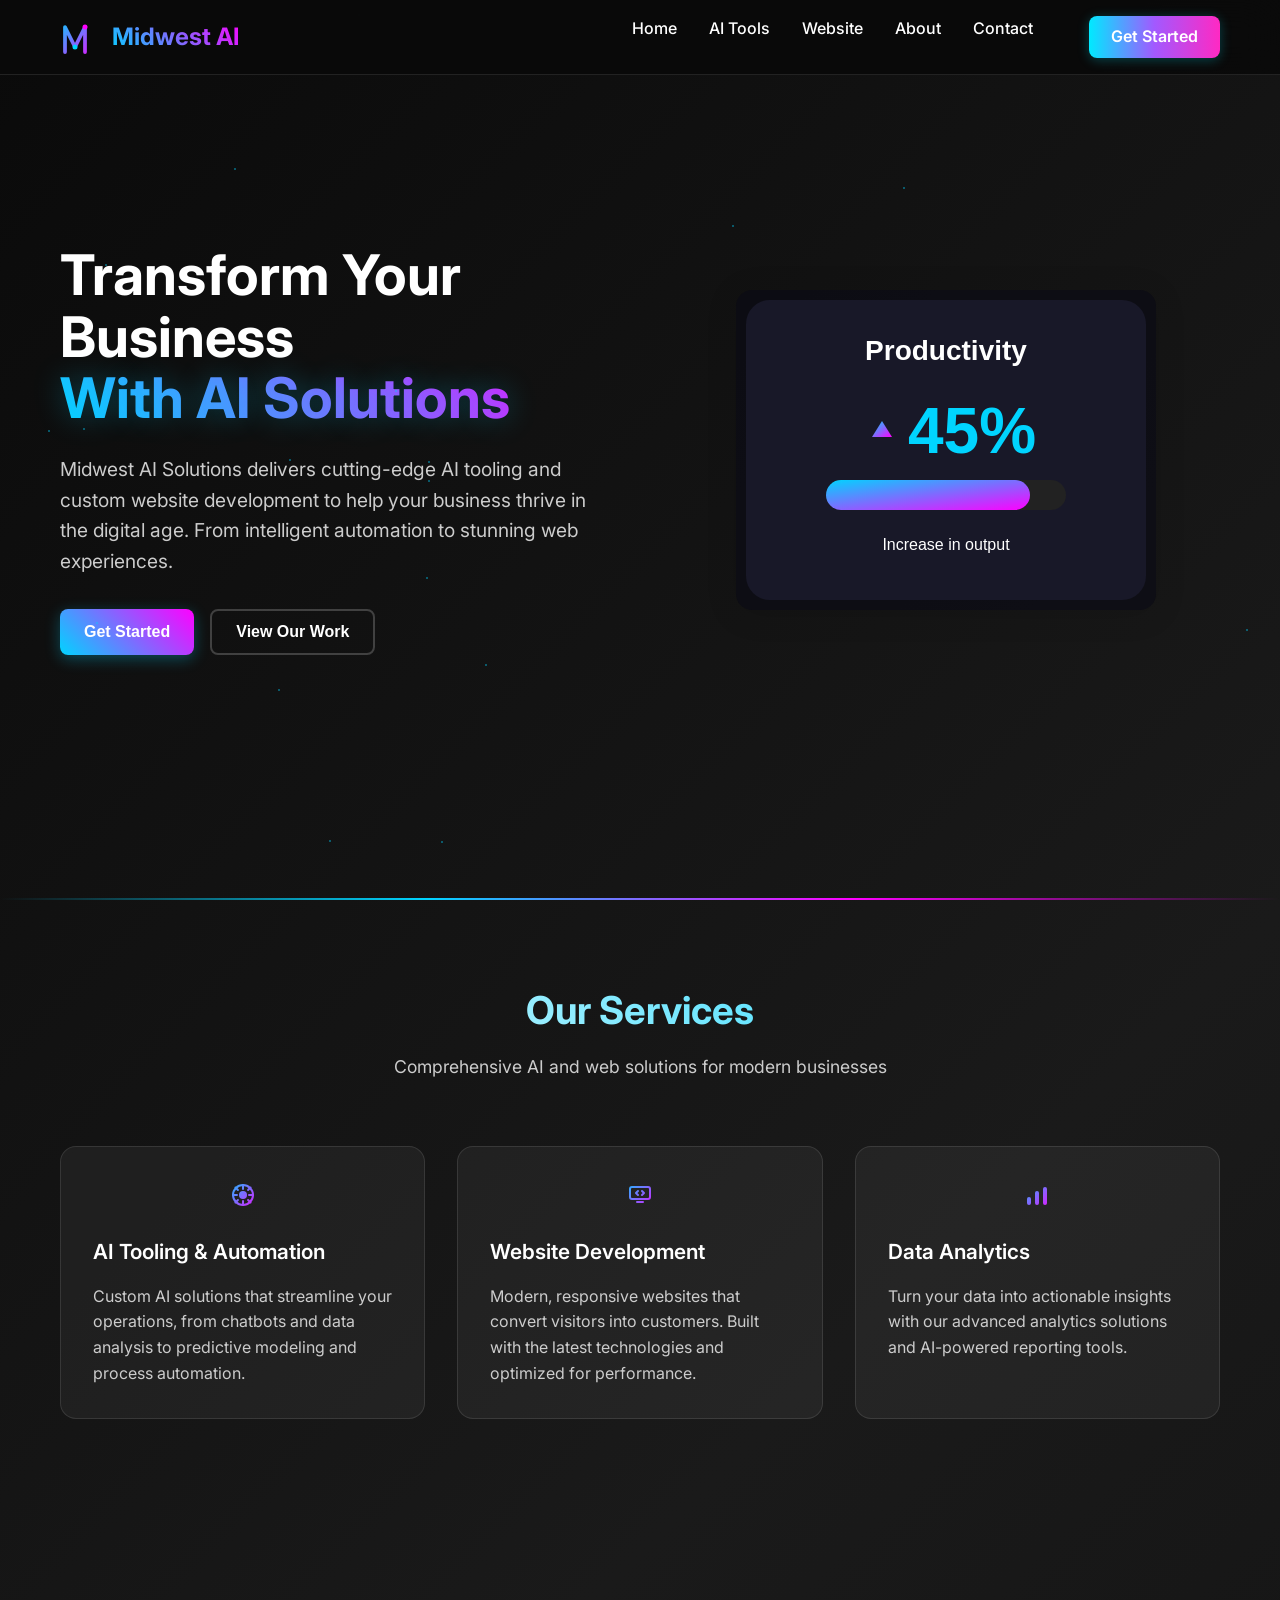
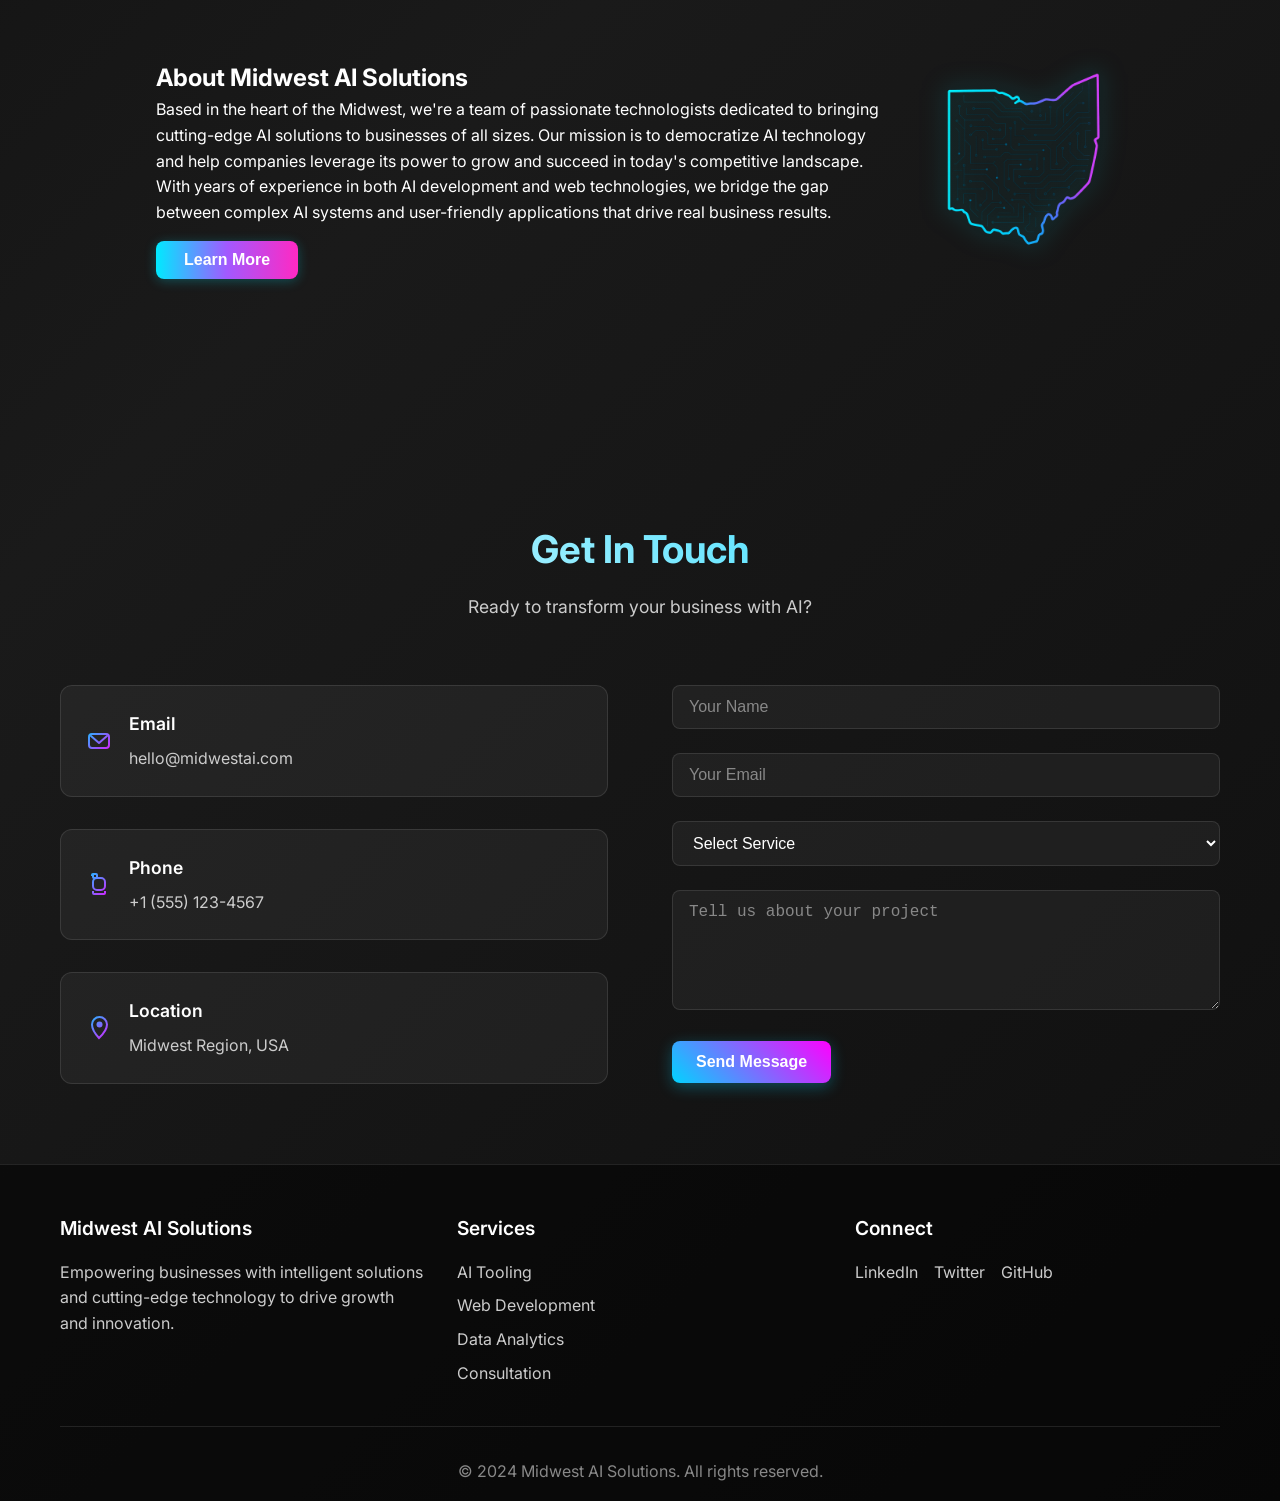
==== index.html @ 8359e17a "Initial commit - Complete Midwest AI Solutions website v3.0.0" ====
<!DOCTYPE html>
<html lang="en">
<head>
    <meta charset="UTF-8">
    <meta name="viewport" content="width=device-width, initial-scale=1.0">
    <title>Midwest AI Solutions - AI Tooling & Website Development</title>
    <link rel="stylesheet" href="styles.css">
    <link href="https://fonts.googleapis.com/css2?family=Inter:wght@300;400;500;600;700&display=swap" rel="stylesheet">
</head>
<body>
    <!-- Navigation -->
    <nav class="navbar">
        <div class="nav-container">
            <div class="nav-logo">
                <div class="logo-container">
                    <div class="logo-icon">
                        <svg width="32" height="32" viewBox="0 0 32 32" fill="none" xmlns="http://www.w3.org/2000/svg">
                            <defs>
                                <linearGradient id="logo-gradient" x1="0" y1="0" x2="32" y2="32" gradientUnits="userSpaceOnUse">
                                    <stop stop-color="#00d4ff"/>
                                    <stop offset="1" stop-color="#ff00ff"/>
                                </linearGradient>
                            </defs>
                            <!-- Stylized M with circuit/AI lines -->
                            <path d="M4 28V8L12 24L20 8V28" stroke="url(#logo-gradient)" stroke-width="3" stroke-linecap="round" stroke-linejoin="round"/>
                            <circle cx="12" cy="24" r="2" fill="#00d4ff"/>
                            <circle cx="20" cy="8" r="2" fill="#ff00ff"/>
                        </svg>
                    </div>
                    <div>
                        <div class="logo-text">Midwest AI</div>
                    </div>
                </div>
            </div>
            <ul class="nav-menu">
                <li><a href="#home" class="nav-link">Home</a></li>
                <li><a href="ai-tools.html" class="nav-link">AI Tools</a></li>
                <li><a href="website.html" class="nav-link">Website</a></li>
                <li><a href="about.html" class="nav-link">About</a></li>
                <li><a href="contact.html" class="nav-link">Contact</a></li>
                <li><a href="#contact" class="cta-nav-btn">Get Started</a></li>
            </ul>
        </div>
    </nav>

    <!-- Hero Section -->
    <section id="home" class="hero">
        <div class="hero-container">
            <div class="hero-content">
                <h1 class="hero-title">
                    <span class="title-line">Transform Your Business</span>
                    <span class="title-line highlight">With AI Solutions</span>
                </h1>
                <p class="hero-subtitle">
                    Midwest AI Solutions delivers cutting-edge AI tooling and custom website development to help your business thrive in the digital age. From intelligent automation to stunning web experiences.
                </p>
                <div class="hero-buttons">
                    <button class="btn btn-primary">Get Started</button>
                    <button class="btn btn-secondary">View Our Work</button>
                </div>
            </div>
            <div class="hero-visual">
                <div class="hero-slider">
                    <div class="hero-slide active" style="position: relative;">
                        <span id="productivity-num-html" style="position: absolute; left: 120px; top: 80px; font-size: 64px; font-family: Arial, sans-serif; font-weight: bold; color: #00d4ff; z-index: 2; display: flex; align-items: center;">
                            <svg width="32" height="32" style="margin-right: 10px;" viewBox="0 0 32 32"><polygon points="16,6 26,22 6,22" fill="url(#prod-gradient)"/><defs><linearGradient id="prod-gradient" x1="0%" y1="0%" x2="100%" y2="100%"><stop offset="0%" stop-color="#00d4ff"/><stop offset="100%" stop-color="#ff00ff"/></linearGradient></defs></svg>
                            <span id="productivity-number">0%</span>
                        </span>
                        <svg width="400" height="300" viewBox="0 0 400 300" fill="none" xmlns="http://www.w3.org/2000/svg">
                          <defs>
                            <linearGradient id="prod-gradient" x1="0%" y1="0%" x2="100%" y2="100%">
                              <stop offset="0%" stop-color="#00d4ff"/>
                              <stop offset="100%" stop-color="#ff00ff"/>
                            </linearGradient>
                          </defs>
                          <rect width="400" height="300" rx="24" fill="#181828"/>
                          <text x="200" y="60" text-anchor="middle" fill="#fff" font-size="28" font-family="Arial" font-weight="bold">Productivity</text>
                          <rect x="80" y="180" width="240" height="30" rx="15" fill="#222"/>
                          <rect id="productivity-bar" x="80" y="180" width="0" height="30" rx="15" fill="url(#prod-gradient)"/>
                          <text x="200" y="250" text-anchor="middle" fill="#fff" font-size="16" font-family="Arial">Increase in output</text>
                        </svg>
                    </div>
                    <div class="hero-slide">
                        <span id="savings-num-html" style="position: absolute; left: 120px; top: 80px; font-size: 64px; font-family: Arial, sans-serif; font-weight: bold; color: #00d4ff; z-index: 2; display: flex; align-items: center;">
                            <svg width="32" height="32" style="margin-right: 10px;" viewBox="0 0 32 32"><polygon points="16,6 26,22 6,22" fill="url(#savings-gradient)"/><defs><linearGradient id="savings-gradient" x1="0%" y1="0%" x2="100%" y2="100%"><stop offset="0%" stop-color="#00d4ff"/><stop offset="100%" stop-color="#ff00ff"/></linearGradient></defs></svg>
                            <span id="savings-num">$0</span>
                        </span>
                        <svg width="400" height="300" viewBox="0 0 400 300" fill="none" xmlns="http://www.w3.org/2000/svg">
                          <defs>
                            <linearGradient id="savings-gradient" x1="0%" y1="0%" x2="100%" y2="100%">
                              <stop offset="0%" stop-color="#00d4ff"/>
                              <stop offset="100%" stop-color="#ff00ff"/>
                            </linearGradient>
                          </defs>
                          <rect width="400" height="300" rx="24" fill="#181828"/>
                          <text x="200" y="60" text-anchor="middle" fill="#fff" font-size="28" font-family="Arial" font-weight="bold">Price Savings</text>
                          <rect x="100" y="200" width="200" height="30" rx="15" fill="#222"/>
                          <rect id="savings-bar" x="100" y="200" width="0" height="30" rx="15" fill="url(#savings-gradient)"/>
                          <text x="200" y="250" text-anchor="middle" fill="#fff" font-size="16" font-family="Arial">Annual cost reduction</text>
                        </svg>
                    </div>
                    <div class="hero-slide">
                        <span id="efficiency-num-html" style="position: absolute; left: 120px; top: 80px; font-size: 64px; font-family: Arial, sans-serif; font-weight: bold; color: #00d4ff; z-index: 2; display: flex; align-items: center;">
                            <svg width="32" height="32" style="margin-right: 10px;" viewBox="0 0 32 32"><polygon points="16,6 26,22 6,22" fill="url(#efficiency-gradient)"/><defs><linearGradient id="efficiency-gradient" x1="0%" y1="0%" x2="100%" y2="100%"><stop offset="0%" stop-color="#00d4ff"/><stop offset="100%" stop-color="#ff00ff"/></linearGradient></defs></svg>
                            <span id="efficiency-num">0%</span>
                        </span>
                        <svg width="400" height="300" viewBox="0 0 400 300" fill="none" xmlns="http://www.w3.org/2000/svg">
                          <defs>
                            <linearGradient id="efficiency-gradient" x1="0%" y1="0%" x2="100%" y2="100%">
                              <stop offset="0%" stop-color="#00d4ff"/>
                              <stop offset="100%" stop-color="#ff00ff"/>
                            </linearGradient>
                          </defs>
                          <rect width="400" height="300" rx="24" fill="#181828"/>
                          <text x="200" y="60" text-anchor="middle" fill="#fff" font-size="28" font-family="Arial" font-weight="bold">Efficiency</text>
                          <rect x="100" y="200" width="200" height="30" rx="15" fill="#222"/>
                          <rect id="efficiency-bar" x="100" y="200" width="0" height="30" rx="15" fill="url(#efficiency-gradient)"/>
                          <text x="200" y="250" text-anchor="middle" fill="#fff" font-size="16" font-family="Arial">Process improvement</text>
                        </svg>
                    </div>
                    <div class="hero-slide">
                        <span id="traffic-num-html" style="position: absolute; left: 120px; top: 80px; font-size: 64px; font-family: Arial, sans-serif; font-weight: bold; color: #00d4ff; z-index: 2; display: flex; align-items: center;">
                            <svg width="32" height="32" style="margin-right: 10px;" viewBox="0 0 32 32"><polygon points="16,6 26,22 6,22" fill="url(#traffic-gradient)"/><defs><linearGradient id="traffic-gradient" x1="0%" y1="0%" x2="100%" y2="100%"><stop offset="0%" stop-color="#00d4ff"/><stop offset="100%" stop-color="#ff00ff"/></linearGradient></defs></svg>
                            <span id="traffic-num">0%</span>
                        </span>
                        <svg width="400" height="300" viewBox="0 0 400 300" fill="none" xmlns="http://www.w3.org/2000/svg">
                          <defs>
                            <linearGradient id="traffic-gradient" x1="0%" y1="0%" x2="100%" y2="100%">
                              <stop offset="0%" stop-color="#00d4ff"/>
                              <stop offset="100%" stop-color="#ff00ff"/>
                            </linearGradient>
                          </defs>
                          <rect width="400" height="300" rx="24" fill="#181828"/>
                          <text x="200" y="60" text-anchor="middle" fill="#fff" font-size="28" font-family="Arial" font-weight="bold">Web Traffic</text>
                          <rect x="100" y="180" width="200" height="30" rx="15" fill="#222"/>
                          <rect id="traffic-bar" x="100" y="180" width="0" height="30" rx="15" fill="url(#traffic-gradient)"/>
                          <text x="200" y="250" text-anchor="middle" fill="#fff" font-size="16" font-family="Arial">Monthly visitors growth</text>
                        </svg>
                    </div>
                </div>
            </div>
        </div>
        <!-- Glowing line effect -->
        <div class="glow-line"></div>
    </section>

    <!-- Services Section -->
    <section id="services" class="features">
        <div class="container">
            <div class="section-header">
                <h2 class="section-title">Our Services</h2>
                <p class="section-subtitle">Comprehensive AI and web solutions for modern businesses</p>
            </div>
            <div class="features-grid">
                <div class="feature-card">
                    <div class="feature-icon">
                        <div class="icon-placeholder">
                            <!-- Gear/Cog SVG for AI Tooling -->
                            <svg width="32" height="32" viewBox="0 0 32 32" fill="none" xmlns="http://www.w3.org/2000/svg">
                                <defs>
                                    <linearGradient id="icon-gradient" x1="0" y1="0" x2="32" y2="32" gradientUnits="userSpaceOnUse">
                                        <stop stop-color="#00d4ff"/>
                                        <stop offset="1" stop-color="#ff00ff"/>
                                    </linearGradient>
                                </defs>
                                <circle cx="16" cy="16" r="10" stroke="url(#icon-gradient)" stroke-width="2" fill="none"/>
                                <path d="M16 10V6M16 26V22M22 16H26M6 16H10M21.07 21.07L23.54 23.54M8.46 8.46L10.93 10.93M21.07 10.93L23.54 8.46M8.46 23.54L10.93 21.07" stroke="url(#icon-gradient)" stroke-width="2" stroke-linecap="round"/>
                                <circle cx="16" cy="16" r="4" fill="url(#icon-gradient)"/>
                            </svg>
                        </div>
                    </div>
                    <h3 class="feature-title">AI Tooling & Automation</h3>
                    <p class="feature-description">
                        Custom AI solutions that streamline your operations, from chatbots and data analysis to predictive modeling and process automation.
                    </p>
                </div>
                <div class="feature-card">
                    <div class="feature-icon">
                        <div class="icon-placeholder">
                            <!-- Monitor/Code SVG for Website Development -->
                            <svg width="32" height="32" viewBox="0 0 32 32" fill="none" xmlns="http://www.w3.org/2000/svg">
                                <defs>
                                    <linearGradient id="icon-gradient2" x1="0" y1="0" x2="32" y2="32" gradientUnits="userSpaceOnUse">
                                        <stop stop-color="#00d4ff"/>
                                        <stop offset="1" stop-color="#ff00ff"/>
                                    </linearGradient>
                                </defs>
                                <rect x="6" y="8" width="20" height="12" rx="2" stroke="url(#icon-gradient2)" stroke-width="2" fill="none"/>
                                <rect x="12" y="22" width="8" height="2" rx="1" fill="url(#icon-gradient2)"/>
                                <path d="M14 16L12 14L14 12" stroke="url(#icon-gradient2)" stroke-width="2" stroke-linecap="round" stroke-linejoin="round"/>
                                <path d="M18 16L20 14L18 12" stroke="url(#icon-gradient2)" stroke-width="2" stroke-linecap="round" stroke-linejoin="round"/>
                            </svg>
                        </div>
                    </div>
                    <h3 class="feature-title">Website Development</h3>
                    <p class="feature-description">
                        Modern, responsive websites that convert visitors into customers. Built with the latest technologies and optimized for performance.
                    </p>
                </div>
                <div class="feature-card">
                    <div class="feature-icon">
                        <div class="icon-placeholder">
                            <!-- Chart/Analytics SVG for Data Analytics -->
                            <svg width="32" height="32" viewBox="0 0 32 32" fill="none" xmlns="http://www.w3.org/2000/svg">
                                <defs>
                                    <linearGradient id="icon-gradient3" x1="0" y1="0" x2="32" y2="32" gradientUnits="userSpaceOnUse">
                                        <stop stop-color="#00d4ff"/>
                                        <stop offset="1" stop-color="#ff00ff"/>
                                    </linearGradient>
                                </defs>
                                <rect x="6" y="18" width="4" height="8" rx="2" fill="url(#icon-gradient3)"/>
                                <rect x="14" y="12" width="4" height="14" rx="2" fill="url(#icon-gradient3)"/>
                                <rect x="22" y="8" width="4" height="18" rx="2" fill="url(#icon-gradient3)"/>
                            </svg>
                        </div>
                    </div>
                    <h3 class="feature-title">Data Analytics</h3>
                    <p class="feature-description">
                        Turn your data into actionable insights with our advanced analytics solutions and AI-powered reporting tools.
                    </p>
                </div>
            </div>
        </div>
    </section>

    <!-- About Section -->
    <section id="about">
        <div class="about-flex">
            <div class="about-text">
                <h2>About <span class="gradient-text">Midwest AI Solutions</span></h2>
                <p>Based in the heart of the Midwest, we're a team of passionate technologists dedicated to bringing cutting-edge AI solutions to businesses of all sizes. Our mission is to democratize AI technology and help companies leverage its power to grow and succeed in today's competitive landscape.</p>
                <p>With years of experience in both AI development and web technologies, we bridge the gap between complex AI systems and user-friendly applications that drive real business results.</p>
                <button class="cta-btn">Learn More</button>
            </div>
            <img src="images/ohio-tech.png" alt="Modern Ohio Tech Outline" class="ohio-tech-img" />
        </div>
    </section>

    <!-- Contact Section -->
    <section id="contact" class="contact">
        <div class="container">
            <div class="section-header">
                <h2 class="section-title">Get In Touch</h2>
                <p class="section-subtitle">Ready to transform your business with AI?</p>
            </div>
            <div class="contact-content">
                <div class="contact-info">
                    <div class="contact-item">
                        <div class="contact-icon">
                            <!-- Envelope/Mail SVG -->
                            <svg width="28" height="28" viewBox="0 0 28 28" fill="none" xmlns="http://www.w3.org/2000/svg">
                                <defs>
                                    <linearGradient id="contact-gradient1" x1="0" y1="0" x2="28" y2="28" gradientUnits="userSpaceOnUse">
                                        <stop stop-color="#00d4ff"/>
                                        <stop offset="1" stop-color="#ff00ff"/>
                                    </linearGradient>
                                </defs>
                                <rect x="4" y="7" width="20" height="14" rx="3" stroke="url(#contact-gradient1)" stroke-width="2" fill="none"/>
                                <path d="M6 9L14 16L22 9" stroke="url(#contact-gradient1)" stroke-width="2" stroke-linecap="round" stroke-linejoin="round"/>
                            </svg>
                        </div>
                        <div class="contact-details">
                            <h4>Email</h4>
                            <p>hello@midwestai.com</p>
                        </div>
                    </div>
                    <div class="contact-item">
                        <div class="contact-icon">
                            <!-- Phone SVG -->
                            <svg width="28" height="28" viewBox="0 0 28 28" fill="none" xmlns="http://www.w3.org/2000/svg">
                                <defs>
                                    <linearGradient id="contact-gradient2" x1="0" y1="0" x2="28" y2="28" gradientUnits="userSpaceOnUse">
                                        <stop stop-color="#00d4ff"/>
                                        <stop offset="1" stop-color="#ff00ff"/>
                                    </linearGradient>
                                </defs>
                                <path d="M7 5C7 4.44772 7.44772 4 8 4H11C11.5523 4 12 4.44772 12 5V7C12 7.55228 11.5523 8 11 8H9C8.44772 8 8 7.55228 8 7V5Z" stroke="url(#contact-gradient2)" stroke-width="2"/>
                                <path d="M16 20C18.2091 20 20 18.2091 20 16V12C20 9.79086 18.2091 8 16 8H12C9.79086 8 8 9.79086 8 12V16C8 18.2091 9.79086 20 12 20H16Z" stroke="url(#contact-gradient2)" stroke-width="2"/>
                                <path d="M20 21V23C20 23.5523 19.5523 24 19 24H9C8.44772 24 8 23.5523 8 23V21" stroke="url(#contact-gradient2)" stroke-width="2"/>
                            </svg>
                        </div>
                        <div class="contact-details">
                            <h4>Phone</h4>
                            <p>+1 (555) 123-4567</p>
                        </div>
                    </div>
                    <div class="contact-item">
                        <div class="contact-icon">
                            <!-- Map Pin/Location SVG -->
                            <svg width="28" height="28" viewBox="0 0 28 28" fill="none" xmlns="http://www.w3.org/2000/svg">
                                <defs>
                                    <linearGradient id="contact-gradient3" x1="0" y1="0" x2="28" y2="28" gradientUnits="userSpaceOnUse">
                                        <stop stop-color="#00d4ff"/>
                                        <stop offset="1" stop-color="#ff00ff"/>
                                    </linearGradient>
                                </defs>
                                <path d="M14 24C14 24 22 16.5 22 10.5C22 6.35786 18.6421 3 14.5 3C10.3579 3 7 6.35786 7 10.5C7 16.5 14 24 14 24Z" stroke="url(#contact-gradient3)" stroke-width="2" fill="none"/>
                                <circle cx="14.5" cy="10.5" r="3" fill="url(#contact-gradient3)"/>
                            </svg>
                        </div>
                        <div class="contact-details">
                            <h4>Location</h4>
                            <p>Midwest Region, USA</p>
                        </div>
                    </div>
                </div>
                <div class="contact-form">
                    <form>
                        <div class="form-group">
                            <input type="text" placeholder="Your Name" class="form-input">
                        </div>
                        <div class="form-group">
                            <input type="email" placeholder="Your Email" class="form-input">
                        </div>
                        <div class="form-group">
                            <select class="form-input">
                                <option value="">Select Service</option>
                                <option value="ai-tooling">AI Tooling & Automation</option>
                                <option value="web-development">Website Development</option>
                                <option value="data-analytics">Data Analytics</option>
                                <option value="consultation">Consultation</option>
                            </select>
                        </div>
                        <div class="form-group">
                            <textarea placeholder="Tell us about your project" class="form-input" rows="5"></textarea>
                        </div>
                        <button type="submit" class="btn btn-primary">Send Message</button>
                    </form>
                </div>
            </div>
        </div>
    </section>

    <!-- Footer -->
    <footer class="footer">
        <div class="container">
            <div class="footer-content">
                <div class="footer-section">
                    <h4>Midwest AI Solutions</h4>
                    <p>Empowering businesses with intelligent solutions and cutting-edge technology to drive growth and innovation.</p>
                </div>
                <div class="footer-section">
                    <h4>Services</h4>
                    <ul>
                        <li><a href="#services">AI Tooling</a></li>
                        <li><a href="#services">Web Development</a></li>
                        <li><a href="#services">Data Analytics</a></li>
                        <li><a href="#contact">Consultation</a></li>
                    </ul>
                </div>
                <div class="footer-section">
                    <h4>Connect</h4>
                    <div class="social-links">
                        <a href="#" class="social-link">LinkedIn</a>
                        <a href="#" class="social-link">Twitter</a>
                        <a href="#" class="social-link">GitHub</a>
                    </div>
                </div>
            </div>
            <div class="footer-bottom">
                <p>&copy; 2024 Midwest AI Solutions. All rights reserved.</p>
            </div>
        </div>
    </footer>

    <script src="script.js"></script>
</body>
</html>
---- styles.css ----
/* Reset and Base Styles */
* {
    margin: 0;
    padding: 0;
    box-sizing: border-box;
}

body {
    font-family: 'Inter', -apple-system, BlinkMacSystemFont, 'Segoe UI', Roboto, sans-serif;
    background: linear-gradient(135deg, #0a0a0a 0%, #1a1a1a 50%, #0f0f0f 100%);
    color: #ffffff;
    line-height: 1.6;
    overflow-x: hidden;
}

/* Container */
.container {
    max-width: 1200px;
    margin: 0 auto;
    padding: 0 20px;
}

/* Navigation */
.navbar {
    position: fixed;
    top: 0;
    width: 100%;
    background: rgba(10, 10, 10, 0.95);
    backdrop-filter: blur(20px);
    border-bottom: 1px solid rgba(255, 255, 255, 0.1);
    z-index: 1000;
    padding: 1rem 0;
}

.nav-container {
    max-width: 1200px;
    margin: 0 auto;
    padding: 0 20px;
    display: flex;
    justify-content: space-between;
    align-items: center;
}

/* Logo Styles */
.logo-container {
    display: flex;
    align-items: center;
    gap: 12px;
}

.logo-icon {
    width: 40px;
    height: 40px;
    display: flex;
    align-items: center;
    justify-content: center;
    font-size: 18px;
    font-weight: bold;
    color: white;
    box-shadow: none;
    background: none;
    border-radius: 0;
    padding: 0;
}

.logo-icon svg {
    width: 40px;
    height: 40px;
    display: block;
}

.logo-text {
    font-size: 1.5rem;
    font-weight: 700;
    background: linear-gradient(45deg, #00d4ff, #ff00ff);
    -webkit-background-clip: text;
    -webkit-text-fill-color: transparent;
    background-clip: text;
}

.logo-subtitle {
    font-size: 0.7rem;
    color: #888888;
    font-weight: 400;
    margin-top: -2px;
}

.nav-menu {
    display: flex;
    list-style: none;
    gap: 2rem;
}

.nav-link {
    color: #ffffff;
    text-decoration: none;
    font-weight: 500;
    transition: all 0.3s ease;
    position: relative;
}

.nav-link:hover {
    color: #00d4ff;
    text-shadow: 0 0 10px rgba(0, 212, 255, 0.5);
}

.nav-link::after {
    content: '';
    position: absolute;
    bottom: -5px;
    left: 0;
    width: 0;
    height: 2px;
    background: linear-gradient(45deg, #00d4ff, #ff00ff);
    transition: width 0.3s ease;
}

.nav-link:hover::after {
    width: 100%;
}

/* Hero Section */
.hero {
    min-height: 100vh;
    display: flex;
    align-items: center;
    position: relative;
    padding-top: 80px;
}

.hero-container {
    max-width: 1200px;
    margin: 0 auto;
    padding: 0 20px;
    display: grid;
    grid-template-columns: 1fr 1fr;
    gap: 4rem;
    align-items: center;
}

.hero-title {
    font-size: 3.5rem;
    font-weight: 700;
    line-height: 1.1;
    margin-bottom: 1.5rem;
}

.title-line {
    display: block;
}

.highlight {
    background: linear-gradient(45deg, #00d4ff, #ff00ff);
    -webkit-background-clip: text;
    -webkit-text-fill-color: transparent;
    background-clip: text;
    text-shadow: 0 0 30px rgba(0, 212, 255, 0.3);
}

.hero-subtitle {
    font-size: 1.2rem;
    color: #cccccc;
    margin-bottom: 2rem;
    line-height: 1.6;
}

.hero-buttons {
    display: flex;
    gap: 1rem;
    flex-wrap: wrap;
}

/* Buttons */
.btn {
    padding: 12px 24px;
    border: none;
    border-radius: 8px;
    font-weight: 600;
    font-size: 1rem;
    cursor: pointer;
    transition: all 0.3s ease;
    text-decoration: none;
    display: inline-block;
    position: relative;
    overflow: hidden;
}

.btn-primary {
    background: linear-gradient(45deg, #00d4ff, #ff00ff);
    color: white;
    box-shadow: 0 4px 15px rgba(0, 212, 255, 0.3);
}

.btn-primary:hover {
    transform: translateY(-2px);
    box-shadow: 0 8px 25px rgba(0, 212, 255, 0.4);
}

.btn-secondary {
    background: transparent;
    color: #ffffff;
    border: 2px solid rgba(255, 255, 255, 0.2);
}

.btn-secondary:hover {
    border-color: #00d4ff;
    box-shadow: 0 0 20px rgba(0, 212, 255, 0.3);
    color: #00d4ff;
}

/* Glow Line Effect */
.glow-line {
    position: absolute;
    bottom: 0;
    left: 0;
    width: 100%;
    height: 2px;
    background: linear-gradient(90deg, transparent, #00d4ff, #ff00ff, transparent);
    animation: glowMove 3s ease-in-out infinite;
}

@keyframes glowMove {
    0%, 100% {
        opacity: 0.3;
        transform: scaleX(0.8);
    }
    50% {
        opacity: 1;
        transform: scaleX(1);
    }
}

/* Placeholder Images */
.placeholder-image {
    width: 100%;
    height: 400px;
    display: flex;
    align-items: center;
    justify-content: center;
}

.image-placeholder {
    width: 100%;
    height: 100%;
    background: linear-gradient(135deg, rgba(255, 255, 255, 0.1), rgba(255, 255, 255, 0.05));
    border: 2px dashed rgba(255, 255, 255, 0.2);
    border-radius: 12px;
    display: flex;
    align-items: center;
    justify-content: center;
    color: #888888;
    font-size: 1.1rem;
    transition: all 0.3s ease;
}

.image-placeholder:hover {
    border-color: #00d4ff;
    box-shadow: 0 0 30px rgba(0, 212, 255, 0.2);
}

/* Hero Images */
.hero-image-container {
    position: relative;
    width: 100%;
    height: 400px;
    display: flex;
    align-items: center;
    justify-content: center;
}

.hero-image {
    width: 100%;
    height: 100%;
    object-fit: contain;
    border-radius: 12px;
    transition: all 0.3s ease;
}

.hero-image:hover {
    transform: scale(1.02);
    box-shadow: 0 0 30px rgba(0, 212, 255, 0.3);
}

/* Hero Slider */
.hero-slider {
    position: relative;
    width: 100%;
    max-width: 420px;
    height: 320px;
    margin: 0 auto;
    display: flex;
    align-items: center;
    justify-content: center;
    background: rgba(10,10,20,0.7);
    border-radius: 16px;
    box-shadow: 0 4px 32px rgba(0,0,0,0.12);
    overflow: hidden;
}
.hero-slide {
    position: absolute;
    top: 0; left: 0; right: 0; bottom: 0;
    opacity: 0;
    transition: opacity 0.5s;
    display: flex;
    align-items: center;
    justify-content: center;
    pointer-events: none;
}
.hero-slide.active {
    opacity: 1;
    pointer-events: auto;
    z-index: 2;
}
.hero-slide img {
    width: 100%;
    height: 100%;
    object-fit: contain;
    border-radius: 0;
    background: none;
}
.slider-arrow {
    position: absolute;
    top: 50%;
    transform: translateY(-50%);
    background: rgba(0,0,0,0.5);
    color: #fff;
    border: none;
    border-radius: 50%;
    width: 40px;
    height: 40px;
    font-size: 1.5rem;
    cursor: pointer;
    z-index: 3;
    transition: background 0.2s;
}
.slider-arrow.left { left: 10px; }
.slider-arrow.right { right: 10px; }
.slider-arrow:hover { background: linear-gradient(45deg, #00d4ff, #ff00ff); color: #fff; }
.slider-dots {
    position: absolute;
    bottom: 16px;
    left: 0; right: 0;
    display: flex;
    justify-content: center;
    gap: 10px;
    z-index: 4;
}
.dot {
    width: 12px;
    height: 12px;
    border-radius: 50%;
    background: #333;
    border: 2px solid #00d4ff;
    cursor: pointer;
    transition: background 0.2s, border 0.2s;
}
.dot.active {
    background: linear-gradient(45deg, #00d4ff, #ff00ff);
    border: 2px solid #fff;
}

/* Sections */
section {
    padding: 5rem 0;
}

.section-header {
    text-align: center;
    margin-bottom: 4rem;
}

.section-title {
    font-size: 2.5rem;
    font-weight: 700;
    margin-bottom: 1rem;
    background: linear-gradient(45deg, #ffffff, #00d4ff);
    -webkit-background-clip: text;
    -webkit-text-fill-color: transparent;
    background-clip: text;
}

.section-subtitle {
    font-size: 1.1rem;
    color: #cccccc;
}

/* Features Section */
.features-grid {
    display: grid;
    grid-template-columns: repeat(auto-fit, minmax(300px, 1fr));
    gap: 2rem;
}

.feature-card {
    background: rgba(255, 255, 255, 0.05);
    border: 1px solid rgba(255, 255, 255, 0.1);
    border-radius: 16px;
    padding: 2rem;
    transition: all 0.3s ease;
    position: relative;
    overflow: hidden;
}

.feature-card::before {
    content: '';
    position: absolute;
    top: 0;
    left: -100%;
    width: 100%;
    height: 100%;
    background: linear-gradient(90deg, transparent, rgba(0, 212, 255, 0.1), transparent);
    transition: left 0.5s ease;
}

.feature-card:hover::before {
    left: 100%;
}

.feature-card:hover {
    transform: translateY(-5px);
    border-color: #00d4ff;
    box-shadow: 0 10px 30px rgba(0, 212, 255, 0.2);
}

.feature-icon {
    margin-bottom: 1.5rem;
    background: none;
    border: none;
    box-shadow: none;
    border-radius: 0;
    padding: 0;
    display: flex;
    align-items: center;
    justify-content: center;
}

.icon-placeholder {
    width: auto;
    height: auto;
    background: none;
    border: none;
    border-radius: 0;
    display: flex;
    align-items: center;
    justify-content: center;
    box-shadow: none;
    padding: 0;
}

.feature-title {
    font-size: 1.3rem;
    font-weight: 600;
    margin-bottom: 1rem;
    color: #ffffff;
}

.feature-description {
    color: #cccccc;
    line-height: 1.6;
}

/* About Section */
.about-content {
    display: grid;
    grid-template-columns: 1fr 1fr;
    gap: 4rem;
    align-items: center;
}

.about-description {
    font-size: 1.1rem;
    color: #cccccc;
    margin-bottom: 2rem;
    line-height: 1.7;
}

.about-flex {
    display: flex;
    align-items: center;
    justify-content: center;
    gap: 40px;
    margin: 40px auto;
    max-width: 1000px;
    padding: 0 16px;
}

.about-text {
    flex: 1 1 0;
    min-width: 260px;
    text-align: left;
}

.ohio-tech-img {
    width: 200px;
    height: auto;
    display: block;
    margin: 0;
    filter: drop-shadow(0 0 12px #00eaff88);
    border-radius: 12px;
    background: transparent;
}

.cta-btn {
    margin-top: 16px;
    padding: 10px 28px;
    font-size: 1rem;
    font-weight: 600;
    color: #fff;
    background: linear-gradient(90deg, #00eaff, #a259ff, #ff29c3);
    border: none;
    border-radius: 8px;
    box-shadow: 0 2px 12px #00eaff44;
    cursor: pointer;
    transition: background 0.3s, box-shadow 0.3s;
}
.cta-btn:hover {
    background: linear-gradient(90deg, #ff29c3, #a259ff, #00eaff);
    box-shadow: 0 4px 18px #a259ff55;
}

/* Contact Section */
.contact-content {
    display: grid;
    grid-template-columns: 1fr 1fr;
    gap: 4rem;
}

.contact-info {
    display: flex;
    flex-direction: column;
    gap: 2rem;
}

.contact-item {
    display: flex;
    align-items: center;
    gap: 1rem;
    padding: 1.5rem;
    background: rgba(255, 255, 255, 0.05);
    border-radius: 12px;
    border: 1px solid rgba(255, 255, 255, 0.1);
    transition: all 0.3s ease;
}

.contact-item:hover {
    border-color: #00d4ff;
    box-shadow: 0 5px 20px rgba(0, 212, 255, 0.2);
}

.contact-icon {
    font-size: 1.5rem;
    width: auto;
    height: auto;
    background: none;
    border-radius: 0;
    display: flex;
    align-items: center;
    justify-content: center;
    box-shadow: none;
    padding: 0;
}

.contact-details h4 {
    font-size: 1.1rem;
    font-weight: 600;
    margin-bottom: 0.5rem;
    color: #ffffff;
}

.contact-details p {
    color: #cccccc;
}

/* Form Styles */
.form-group {
    margin-bottom: 1.5rem;
}

.form-input {
    width: 100%;
    padding: 12px 16px;
    background: rgba(255, 255, 255, 0.05);
    border: 1px solid rgba(255, 255, 255, 0.1);
    border-radius: 8px;
    color: #ffffff;
    font-size: 1rem;
    transition: all 0.3s ease;
}

.form-input::placeholder {
    color: #888888;
}

.form-input:focus {
    outline: none;
    border-color: #00d4ff;
    box-shadow: 0 0 20px rgba(0, 212, 255, 0.2);
}

textarea.form-input {
    resize: vertical;
    min-height: 120px;
}

/* Footer */
.footer {
    background: rgba(0, 0, 0, 0.5);
    border-top: 1px solid rgba(255, 255, 255, 0.1);
    padding: 3rem 0 1rem;
}

.footer-content {
    display: grid;
    grid-template-columns: repeat(auto-fit, minmax(250px, 1fr));
    gap: 2rem;
    margin-bottom: 2rem;
}

.footer-section h4 {
    font-size: 1.2rem;
    font-weight: 600;
    margin-bottom: 1rem;
    color: #ffffff;
}

.footer-section p {
    color: #cccccc;
    line-height: 1.6;
}

.footer-section ul {
    list-style: none;
}

.footer-section ul li {
    margin-bottom: 0.5rem;
}

.footer-section ul li a {
    color: #cccccc;
    text-decoration: none;
    transition: color 0.3s ease;
}

.footer-section ul li a:hover {
    color: #00d4ff;
}

.social-links {
    display: flex;
    gap: 1rem;
}

.social-link {
    color: #cccccc;
    text-decoration: none;
    transition: color 0.3s ease;
}

.social-link:hover {
    color: #00d4ff;
}

.footer-bottom {
    text-align: center;
    padding-top: 2rem;
    border-top: 1px solid rgba(255, 255, 255, 0.1);
    color: #888888;
}

/* Responsive Design */
@media (max-width: 768px) {
    .hero-container {
        grid-template-columns: 1fr;
        text-align: center;
    }
    
    .hero-title {
        font-size: 2.5rem;
    }
    
    .hero-image-container {
        height: 300px;
        margin-top: 2rem;
    }
    
    .hero-image {
        border-radius: 8px;
    }
    
    .about-content {
        grid-template-columns: 1fr;
    }
    
    .contact-content {
        grid-template-columns: 1fr;
    }
    
    .nav-menu {
        display: none;
    }
    
    .section-title {
        font-size: 2rem;
    }
    
    .logo-icon {
        width: 32px;
        height: 32px;
        font-size: 16px;
    }
    .logo-icon svg {
        width: 32px;
        height: 32px;
    }
    .logo-text {
        font-size: 1.3rem;
    }
    .logo-subtitle {
        font-size: 0.6rem;
    }
    .hero-slider {
        max-width: 95vw;
        height: 220px;
    }
    .hero-slide img {
        height: 100%;
    }
}

@media (max-width: 480px) {
    .hero-title {
        font-size: 2rem;
    }
    
    .hero-image-container {
        height: 250px;
    }
    
    .hero-buttons {
        flex-direction: column;
        align-items: center;
    }
    
    .btn {
        width: 100%;
        max-width: 250px;
    }
    .hero-slider {
        height: 160px;
    }
}

@media (max-width: 900px) {
    .about-flex {
        flex-direction: column;
        align-items: center;
        gap: 24px;
        padding: 0 8px;
    }
    .ohio-tech-img {
        width: 90vw;
        max-width: 340px;
        margin: 0 auto;
        max-height: 220px;
    }
    .about-text {
        max-width: 100%;
    }
}

@media (max-width: 800px) {
    .about-flex {
        flex-direction: column;
        align-items: center;
        gap: 24px;
        max-width: 98vw;
    }
    .about-text {
        text-align: center;
    }
    .ohio-tech-img {
        margin: 0 auto;
    }
}

/* Smooth scrolling */
html {
    scroll-behavior: smooth;
}

/* Custom scrollbar */
::-webkit-scrollbar {
    width: 8px;
}

::-webkit-scrollbar-track {
    background: #1a1a1a;
}

::-webkit-scrollbar-thumb {
    background: linear-gradient(45deg, #00d4ff, #ff00ff);
    border-radius: 4px;
}

::-webkit-scrollbar-thumb:hover {
    background: linear-gradient(45deg, #ff00ff, #00d4ff);
}

.cta-nav-btn {
    margin-left: 24px;
    padding: 8px 22px;
    font-size: 1rem;
    font-weight: 600;
    color: #fff !important;
    background: linear-gradient(90deg, #00eaff, #a259ff, #ff29c3);
    border: none;
    border-radius: 8px;
    box-shadow: 0 2px 12px #00eaff44;
    cursor: pointer;
    transition: background 0.3s, box-shadow 0.3s, color 0.3s;
    text-decoration: none;
    display: inline-block;
}
.cta-nav-btn:hover {
    background: linear-gradient(90deg, #ff29c3, #a259ff, #00eaff);
    box-shadow: 0 4px 18px #a259ff55;
    color: #fff !important;
}

.ai-tools-section {
    padding: 64px 0 48px 0;
    text-align: center;
}
.section-title {
    font-size: 2.4rem;
    font-weight: 700;
    margin-bottom: 12px;
}
.section-intro {
    font-size: 1.15rem;
    color: #b0b8c9;
    margin-bottom: 36px;
}
.ai-tools-cards {
    display: flex;
    justify-content: center;
    gap: 32px;
    flex-wrap: wrap;
    margin-top: 24px;
}
.ai-tool-card {
    background: linear-gradient(135deg, #181c2f 80%, #00eaff22 100%);
    border-radius: 16px;
    box-shadow: 0 4px 24px #00eaff22;
    padding: 32px 28px 28px 28px;
    min-width: 240px;
    max-width: 320px;
    flex: 1 1 260px;
    color: #fff;
    text-align: left;
    transition: transform 0.2s, box-shadow 0.2s;
    border: 1.5px solid #23263a;
}
.ai-tool-card:hover {
    transform: translateY(-8px) scale(1.03);
    box-shadow: 0 8px 32px #00eaff55;
    border-color: #00eaff88;
}
.ai-tool-card h3 {
    font-size: 1.25rem;
    margin-bottom: 10px;
    color: #00eaff;
}
.ai-tool-card p {
    font-size: 1rem;
    color: #e0e6f7;
}
@media (max-width: 900px) {
    .ai-tools-cards {
        flex-direction: column;
        align-items: center;
        gap: 20px;
    }
    .ai-tool-card {
        max-width: 98vw;
        min-width: 0;
        width: 100%;
    }
}

/* Pricing Section Styles */
.pricing {
    padding: 80px 0;
    background: linear-gradient(135deg, #0a0a0a 0%, #1a1a1a 100%);
}

.pricing-grid {
    display: grid;
    grid-template-columns: repeat(auto-fit, minmax(300px, 1fr));
    gap: 32px;
    margin-top: 48px;
    max-width: 1200px;
    margin-left: auto;
    margin-right: auto;
}

.pricing-card {
    background: linear-gradient(135deg, #181c2f 0%, #23263a 100%);
    border: 2px solid #2a2d3e;
    border-radius: 20px;
    padding: 40px 32px;
    text-align: center;
    position: relative;
    transition: all 0.3s ease;
    box-shadow: 0 8px 32px rgba(0, 212, 255, 0.1);
}

.pricing-card:hover {
    transform: translateY(-8px);
    border-color: #00d4ff;
    box-shadow: 0 16px 48px rgba(0, 212, 255, 0.2);
}

.pricing-card.featured {
    border-color: #00d4ff;
    background: linear-gradient(135deg, #181c2f 0%, #1a2a3a 100%);
    transform: scale(1.05);
    box-shadow: 0 12px 40px rgba(0, 212, 255, 0.15);
}

.pricing-card.featured:hover {
    transform: scale(1.05) translateY(-8px);
}

.pricing-badge {
    position: absolute;
    top: -12px;
    left: 50%;
    transform: translateX(-50%);
    background: linear-gradient(90deg, #00d4ff, #ff00ff);
    color: #fff;
    padding: 8px 20px;
    border-radius: 20px;
    font-size: 0.875rem;
    font-weight: 600;
    box-shadow: 0 4px 16px rgba(0, 212, 255, 0.3);
}

.pricing-header {
    margin-bottom: 32px;
}

.pricing-title {
    font-size: 1.5rem;
    font-weight: 700;
    color: #fff;
    margin-bottom: 16px;
}

.pricing-price {
    display: flex;
    flex-direction: column;
    align-items: center;
    gap: 4px;
}

.price-amount {
    font-size: 3rem;
    font-weight: 800;
    color: #00d4ff;
    line-height: 1;
}

.price-period {
    font-size: 1rem;
    color: #b0b8c9;
    font-weight: 500;
}

.pricing-features {
    margin-bottom: 32px;
}

.pricing-features ul {
    list-style: none;
    padding: 0;
    margin: 0;
    text-align: left;
}

.pricing-features li {
    padding: 12px 0;
    color: #e0e6f7;
    font-size: 1rem;
    position: relative;
    padding-left: 24px;
}

.pricing-features li::before {
    content: "✓";
    position: absolute;
    left: 0;
    color: #00d4ff;
    font-weight: bold;
    font-size: 1.1rem;
}

.pricing-card .btn {
    width: 100%;
    padding: 16px 24px;
    font-size: 1.1rem;
    font-weight: 600;
}

/* Responsive Design for Pricing */
@media (max-width: 768px) {
    .pricing-grid {
        grid-template-columns: 1fr;
        gap: 24px;
        padding: 0 16px;
    }
    
    .pricing-card {
        padding: 32px 24px;
    }
    
    .pricing-card.featured {
        transform: none;
    }
    
    .pricing-card.featured:hover {
        transform: translateY(-8px);
    }
    
    .price-amount {
        font-size: 2.5rem;
    }
}
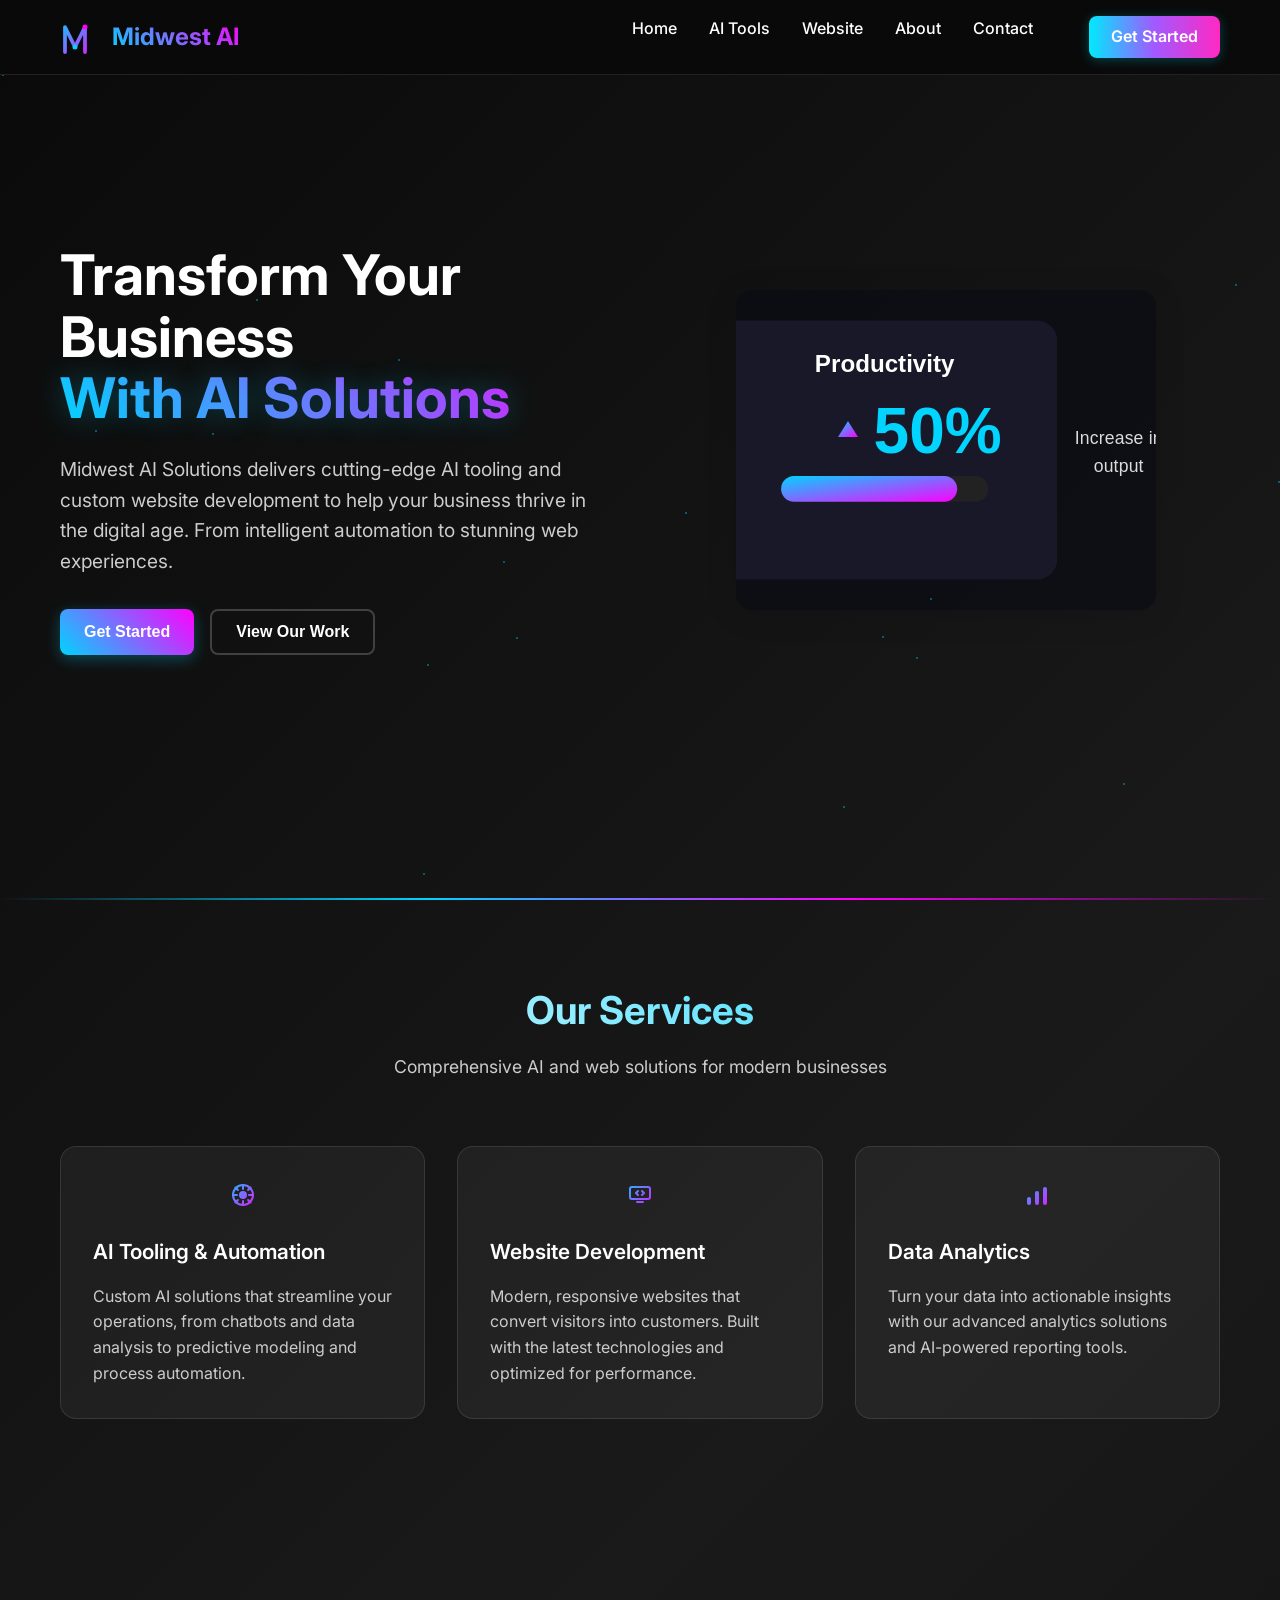
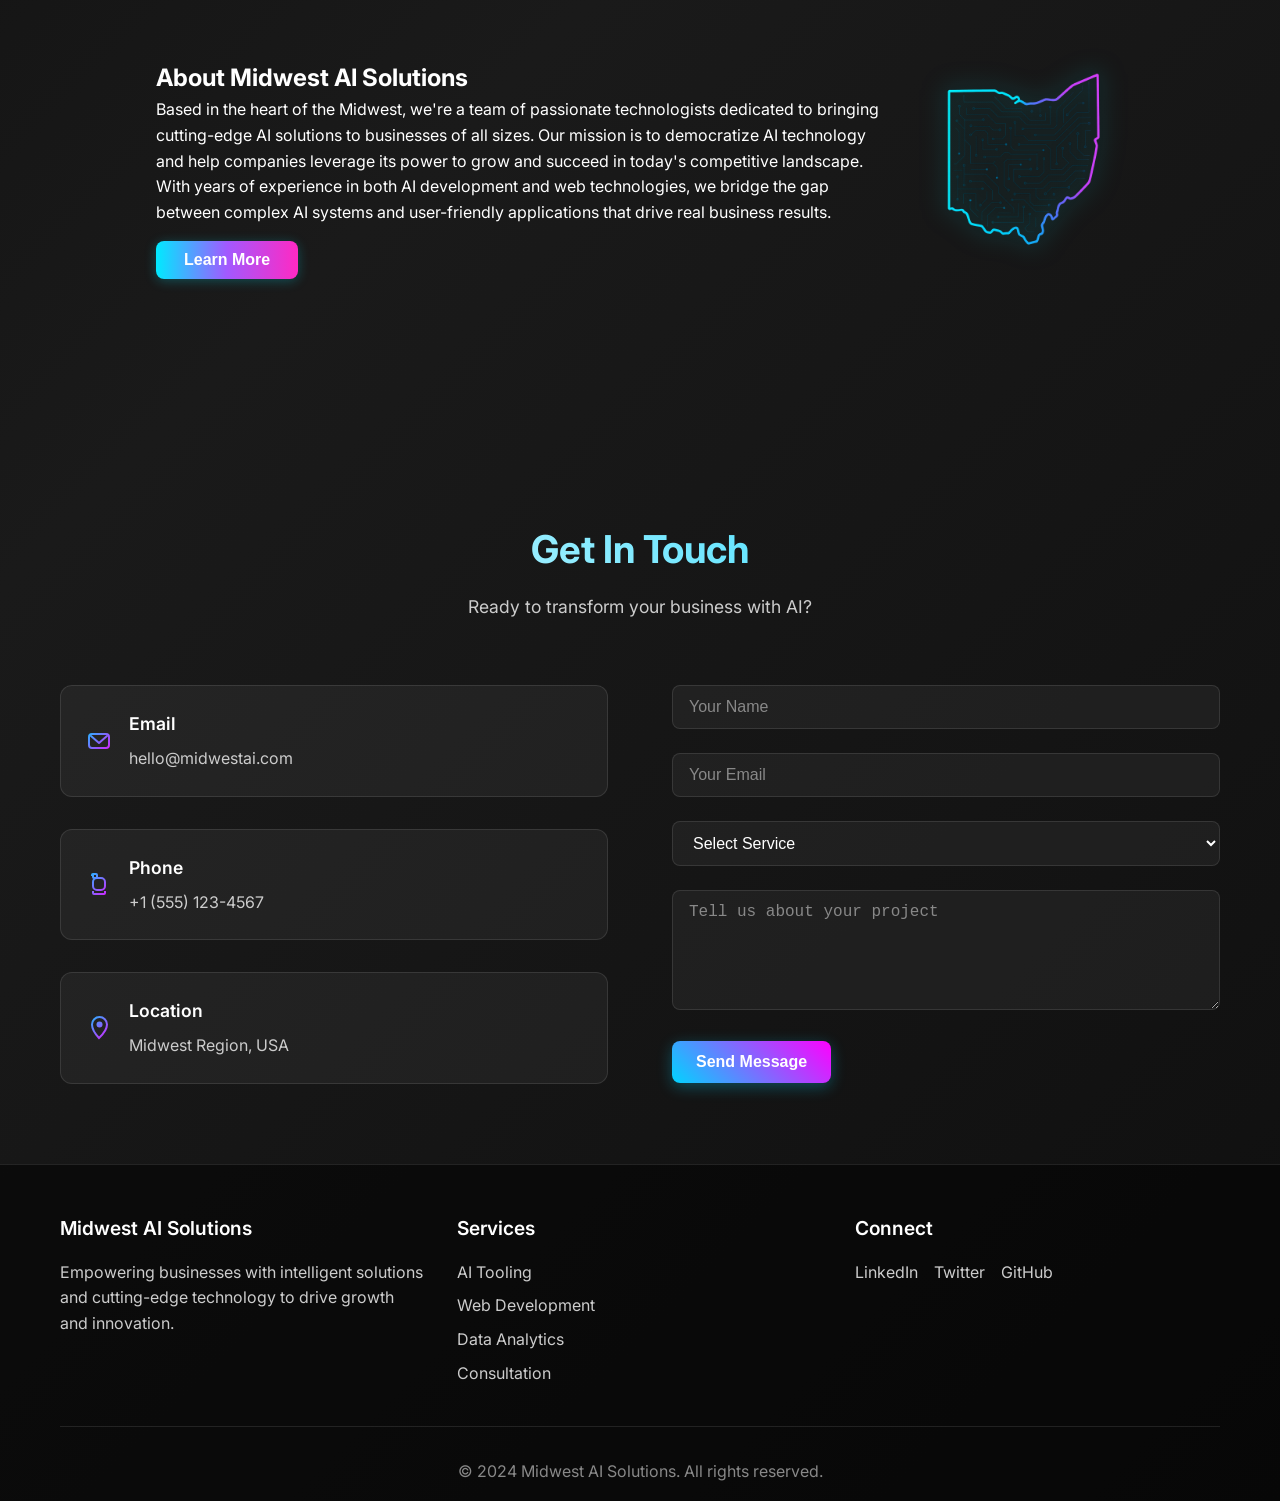
==== commit 96a3da5f: "Implement mobile navigation system with overlay and touch support; enhance hero slide descriptions a" ====
--- a/index.html
+++ b/index.html
@@ -2,7 +2,7 @@
 <html lang="en">
 <head>
     <meta charset="UTF-8">
-    <meta name="viewport" content="width=device-width, initial-scale=1.0">
+    <meta name="viewport" content="width=device-width, initial-scale=1.0, maximum-scale=1.0, user-scalable=no">
     <title>Midwest AI Solutions - AI Tooling & Website Development</title>
     <link rel="stylesheet" href="styles.css">
     <link href="https://fonts.googleapis.com/css2?family=Inter:wght@300;400;500;600;700&display=swap" rel="stylesheet">
@@ -40,8 +40,50 @@
                 <li><a href="contact.html" class="nav-link">Contact</a></li>
                 <li><a href="#contact" class="cta-nav-btn">Get Started</a></li>
             </ul>
+            <!-- Mobile Menu Button -->
+            <div class="mobile-menu-btn">
+                <span></span>
+                <span></span>
+                <span></span>
+            </div>
         </div>
     </nav>
+
+    <!-- Mobile Navigation Overlay -->
+    <div class="mobile-nav-overlay">
+        <div class="mobile-nav-content">
+            <div class="mobile-nav-header">
+                <div class="mobile-logo">
+                    <div class="logo-icon">
+                        <svg width="32" height="32" viewBox="0 0 32 32" fill="none" xmlns="http://www.w3.org/2000/svg">
+                            <defs>
+                                <linearGradient id="mobile-logo-gradient" x1="0" y1="0" x2="32" y2="32" gradientUnits="userSpaceOnUse">
+                                    <stop stop-color="#00d4ff"/>
+                                    <stop offset="1" stop-color="#ff00ff"/>
+                                </linearGradient>
+                            </defs>
+                            <path d="M4 28V8L12 24L20 8V28" stroke="url(#mobile-logo-gradient)" stroke-width="3" stroke-linecap="round" stroke-linejoin="round"/>
+                            <circle cx="12" cy="24" r="2" fill="#00d4ff"/>
+                            <circle cx="20" cy="8" r="2" fill="#ff00ff"/>
+                        </svg>
+                    </div>
+                    <div class="logo-text">Midwest AI</div>
+                </div>
+                <div class="mobile-close-btn">
+                    <span></span>
+                    <span></span>
+                </div>
+            </div>
+            <ul class="mobile-nav-menu">
+                <li><a href="#home" class="mobile-nav-link">Home</a></li>
+                <li><a href="ai-tools.html" class="mobile-nav-link">AI Tools</a></li>
+                <li><a href="website.html" class="mobile-nav-link">Website</a></li>
+                <li><a href="about.html" class="mobile-nav-link">About</a></li>
+                <li><a href="contact.html" class="mobile-nav-link">Contact</a></li>
+                <li><a href="#contact" class="mobile-cta-btn">Get Started</a></li>
+            </ul>
+        </div>
+    </div>
 
     <!-- Hero Section -->
     <section id="home" class="hero">
@@ -77,8 +119,8 @@
                           <text x="200" y="60" text-anchor="middle" fill="#fff" font-size="28" font-family="Arial" font-weight="bold">Productivity</text>
                           <rect x="80" y="180" width="240" height="30" rx="15" fill="#222"/>
                           <rect id="productivity-bar" x="80" y="180" width="0" height="30" rx="15" fill="url(#prod-gradient)"/>
-                          <text x="200" y="250" text-anchor="middle" fill="#fff" font-size="16" font-family="Arial">Increase in output</text>
-                        </svg>
+                        </svg>
+                        <div class="hero-slide-desc">Increase in output</div>
                     </div>
                     <div class="hero-slide">
                         <span id="savings-num-html" style="position: absolute; left: 120px; top: 80px; font-size: 64px; font-family: Arial, sans-serif; font-weight: bold; color: #00d4ff; z-index: 2; display: flex; align-items: center;">
@@ -96,8 +138,8 @@
                           <text x="200" y="60" text-anchor="middle" fill="#fff" font-size="28" font-family="Arial" font-weight="bold">Price Savings</text>
                           <rect x="100" y="200" width="200" height="30" rx="15" fill="#222"/>
                           <rect id="savings-bar" x="100" y="200" width="0" height="30" rx="15" fill="url(#savings-gradient)"/>
-                          <text x="200" y="250" text-anchor="middle" fill="#fff" font-size="16" font-family="Arial">Annual cost reduction</text>
-                        </svg>
+                        </svg>
+                        <div class="hero-slide-desc">Annual cost reduction</div>
                     </div>
                     <div class="hero-slide">
                         <span id="efficiency-num-html" style="position: absolute; left: 120px; top: 80px; font-size: 64px; font-family: Arial, sans-serif; font-weight: bold; color: #00d4ff; z-index: 2; display: flex; align-items: center;">
@@ -115,8 +157,8 @@
                           <text x="200" y="60" text-anchor="middle" fill="#fff" font-size="28" font-family="Arial" font-weight="bold">Efficiency</text>
                           <rect x="100" y="200" width="200" height="30" rx="15" fill="#222"/>
                           <rect id="efficiency-bar" x="100" y="200" width="0" height="30" rx="15" fill="url(#efficiency-gradient)"/>
-                          <text x="200" y="250" text-anchor="middle" fill="#fff" font-size="16" font-family="Arial">Process improvement</text>
-                        </svg>
+                        </svg>
+                        <div class="hero-slide-desc">Process improvement</div>
                     </div>
                     <div class="hero-slide">
                         <span id="traffic-num-html" style="position: absolute; left: 120px; top: 80px; font-size: 64px; font-family: Arial, sans-serif; font-weight: bold; color: #00d4ff; z-index: 2; display: flex; align-items: center;">
@@ -134,8 +176,8 @@
                           <text x="200" y="60" text-anchor="middle" fill="#fff" font-size="28" font-family="Arial" font-weight="bold">Web Traffic</text>
                           <rect x="100" y="180" width="200" height="30" rx="15" fill="#222"/>
                           <rect id="traffic-bar" x="100" y="180" width="0" height="30" rx="15" fill="url(#traffic-gradient)"/>
-                          <text x="200" y="250" text-anchor="middle" fill="#fff" font-size="16" font-family="Arial">Monthly visitors growth</text>
-                        </svg>
+                        </svg>
+                        <div class="hero-slide-desc">Monthly visitors growth</div>
                     </div>
                 </div>
             </div>
--- a/styles.css
+++ b/styles.css
@@ -726,6 +726,36 @@
     .hero-slide img {
         height: 100%;
     }
+    .hero-slide {
+        display: flex !important;
+        flex-direction: column !important;
+        align-items: center !important;
+        justify-content: center !important;
+        position: relative !important;
+        min-height: 220px;
+    }
+    #productivity-num-html,
+    #savings-num-html,
+    #efficiency-num-html,
+    #traffic-num-html {
+        position: static !important;
+        left: unset !important;
+        top: unset !important;
+        transform: none !important;
+        margin-bottom: 8px;
+        font-size: 2.2rem !important;
+        display: flex !important;
+        align-items: center;
+        justify-content: center;
+        width: 100%;
+        text-align: center;
+    }
+    .hero-slide svg {
+        margin: 0 auto !important;
+        display: block;
+        max-width: 95vw;
+        height: auto;
+    }
 }
 
 @media (max-width: 480px) {
@@ -1036,4 +1066,462 @@
     .price-amount {
         font-size: 2.5rem;
     }
+}
+
+/* Mobile Menu Button */
+.mobile-menu-btn {
+    display: none;
+    flex-direction: column;
+    cursor: pointer;
+    padding: 8px;
+    z-index: 1001;
+}
+
+.mobile-menu-btn span {
+    width: 25px;
+    height: 3px;
+    background: linear-gradient(45deg, #00d4ff, #ff00ff);
+    margin: 3px 0;
+    transition: 0.3s;
+    border-radius: 2px;
+}
+
+.mobile-menu-btn.active span:nth-child(1) {
+    transform: rotate(-45deg) translate(-5px, 6px);
+}
+
+.mobile-menu-btn.active span:nth-child(2) {
+    opacity: 0;
+}
+
+.mobile-menu-btn.active span:nth-child(3) {
+    transform: rotate(45deg) translate(-5px, -6px);
+}
+
+/* Mobile Navigation Overlay */
+.mobile-nav-overlay {
+    position: fixed;
+    top: 0;
+    left: 0;
+    width: 100%;
+    height: 100%;
+    background: rgba(10, 10, 10, 0.98);
+    backdrop-filter: blur(20px);
+    z-index: 999;
+    opacity: 0;
+    visibility: hidden;
+    transition: all 0.3s ease;
+}
+
+.mobile-nav-overlay.active {
+    opacity: 1;
+    visibility: visible;
+}
+
+.mobile-nav-content {
+    height: 100%;
+    display: flex;
+    flex-direction: column;
+    padding: 20px;
+}
+
+.mobile-nav-header {
+    display: flex;
+    justify-content: space-between;
+    align-items: center;
+    padding: 20px 0;
+    border-bottom: 1px solid rgba(255, 255, 255, 0.1);
+}
+
+.mobile-logo {
+    display: flex;
+    align-items: center;
+    gap: 12px;
+}
+
+.mobile-close-btn {
+    cursor: pointer;
+    padding: 8px;
+}
+
+.mobile-close-btn span {
+    display: block;
+    width: 25px;
+    height: 3px;
+    background: #fff;
+    margin: 3px 0;
+    transition: 0.3s;
+    border-radius: 2px;
+}
+
+.mobile-close-btn span:nth-child(1) {
+    transform: rotate(45deg) translate(5px, 5px);
+}
+
+.mobile-close-btn span:nth-child(2) {
+    transform: rotate(-45deg) translate(5px, -5px);
+}
+
+.mobile-nav-menu {
+    list-style: none;
+    padding: 0;
+    margin: 40px 0;
+    flex: 1;
+    display: flex;
+    flex-direction: column;
+    justify-content: center;
+    gap: 30px;
+}
+
+.mobile-nav-link {
+    color: #ffffff;
+    text-decoration: none;
+    font-size: 1.5rem;
+    font-weight: 600;
+    padding: 15px 0;
+    display: block;
+    transition: all 0.3s ease;
+    border-bottom: 1px solid rgba(255, 255, 255, 0.1);
+}
+
+.mobile-nav-link:hover {
+    color: #00d4ff;
+    text-shadow: 0 0 10px rgba(0, 212, 255, 0.5);
+    transform: translateX(10px);
+}
+
+.mobile-cta-btn {
+    background: linear-gradient(45deg, #00d4ff, #ff00ff);
+    color: white;
+    padding: 15px 30px;
+    border-radius: 8px;
+    text-decoration: none;
+    font-weight: 600;
+    text-align: center;
+    margin-top: 20px;
+    display: block;
+    transition: all 0.3s ease;
+    box-shadow: 0 4px 15px rgba(0, 212, 255, 0.3);
+}
+
+.mobile-cta-btn:hover {
+    transform: translateY(-2px);
+    box-shadow: 0 8px 25px rgba(0, 212, 255, 0.4);
+}
+
+/* Enhanced Mobile Responsive Design */
+@media (max-width: 768px) {
+    .nav-menu {
+        display: none;
+    }
+    
+    .mobile-menu-btn {
+        display: flex;
+    }
+    
+    .hero-container {
+        grid-template-columns: 1fr;
+        text-align: center;
+        gap: 2rem;
+        padding: 0 15px;
+    }
+    
+    .hero-title {
+        font-size: 2.8rem;
+        line-height: 1.1;
+        margin-bottom: 1.5rem;
+    }
+    
+    .hero-subtitle {
+        font-size: 1.1rem;
+        line-height: 1.6;
+        margin-bottom: 2rem;
+        padding: 0 10px;
+    }
+    
+    .hero-buttons {
+        flex-direction: column;
+        align-items: center;
+        gap: 1rem;
+    }
+    
+    .btn {
+        width: 100%;
+        max-width: 280px;
+        padding: 16px 24px;
+        font-size: 1.1rem;
+        min-height: 56px;
+        display: flex;
+        align-items: center;
+        justify-content: center;
+    }
+    
+    .hero-slider {
+        max-width: 100%;
+        height: 280px;
+        margin: 0 auto;
+    }
+    
+    .hero-slide {
+        width: 100%;
+        height: 100%;
+    }
+    
+    .hero-slide svg {
+        width: 100%;
+        height: 100%;
+        max-width: 350px;
+    }
+    
+    /* Mobile-specific hero slide positioning - Target exact IDs */
+    #productivity-num-html,
+    #savings-num-html,
+    #efficiency-num-html,
+    #traffic-num-html {
+        left: 50% !important;
+        top: 50% !important;
+        transform: translate(-50%, -50%) !important;
+        font-size: 48px !important;
+        text-align: center;
+        z-index: 2 !important;
+    }
+    
+    .section-title {
+        font-size: 2.2rem;
+        margin-bottom: 1rem;
+    }
+    
+    .section-subtitle {
+        font-size: 1rem;
+        padding: 0 15px;
+    }
+    
+    .features-grid {
+        grid-template-columns: 1fr;
+        gap: 1.5rem;
+        padding: 0 15px;
+    }
+    
+    .feature-card {
+        padding: 2rem 1.5rem;
+        min-height: auto;
+    }
+    
+    .feature-title {
+        font-size: 1.4rem;
+        margin-bottom: 1rem;
+    }
+    
+    .feature-description {
+        font-size: 1rem;
+        line-height: 1.6;
+    }
+    
+    .container {
+        padding: 0 15px;
+    }
+    
+    /* Mobile touch improvements */
+    .nav-link, .feature-card, .btn {
+        -webkit-tap-highlight-color: transparent;
+    }
+    
+    /* Mobile performance optimizations */
+    .hero-slide {
+        will-change: transform;
+    }
+    
+    .feature-card::before {
+        will-change: opacity;
+    }
+}
+
+@media (max-width: 480px) {
+    .hero-title {
+        font-size: 2.2rem;
+        padding: 0 10px;
+    }
+    
+    .hero-subtitle {
+        font-size: 1rem;
+        padding: 0 15px;
+    }
+    
+    .hero-slider {
+        height: 220px;
+    }
+    
+    /* Smaller mobile - Target exact IDs */
+    #productivity-num-html,
+    #savings-num-html,
+    #efficiency-num-html,
+    #traffic-num-html {
+        font-size: 36px !important;
+    }
+    
+    .section-title {
+        font-size: 1.8rem;
+    }
+    
+    .feature-card {
+        padding: 1.5rem 1rem;
+    }
+    
+    .feature-title {
+        font-size: 1.3rem;
+    }
+    
+    .btn {
+        padding: 14px 20px;
+        font-size: 1rem;
+        min-height: 52px;
+    }
+    
+    .mobile-nav-menu {
+        gap: 20px;
+    }
+    
+    .mobile-nav-link {
+        font-size: 1.3rem;
+        padding: 12px 0;
+    }
+}
+
+@media (max-width: 360px) {
+    .hero-title {
+        font-size: 1.8rem;
+    }
+    
+    .hero-subtitle {
+        font-size: 0.9rem;
+    }
+    
+    .hero-slider {
+        height: 180px;
+    }
+    
+    /* Very small mobile - Target exact IDs */
+    #productivity-num-html,
+    #savings-num-html,
+    #efficiency-num-html,
+    #traffic-num-html {
+        font-size: 28px !important;
+    }
+    
+    .section-title {
+        font-size: 1.6rem;
+    }
+    
+    .btn {
+        padding: 12px 18px;
+        font-size: 0.9rem;
+        min-height: 48px;
+    }
+}
+
+/* Mobile-specific animations */
+@media (max-width: 768px) {
+    .hero-slide {
+        transition: transform 0.3s ease;
+    }
+    
+    .feature-card {
+        transition: transform 0.2s ease, box-shadow 0.2s ease;
+    }
+    
+    .feature-card:hover {
+        transform: translateY(-4px);
+    }
+    
+    /* Reduce animation intensity on mobile for better performance */
+    .glow-line {
+        animation-duration: 4s;
+    }
+    
+    .feature-card::before {
+        animation-duration: 3s;
+    }
+}
+
+/* Mobile landscape optimizations */
+@media (max-width: 768px) and (orientation: landscape) {
+    .hero {
+        min-height: 80vh;
+        padding-top: 60px;
+    }
+    
+    .hero-container {
+        gap: 1rem;
+    }
+    
+    .hero-title {
+        font-size: 2rem;
+    }
+    
+    .hero-subtitle {
+        font-size: 0.9rem;
+        margin-bottom: 1rem;
+    }
+    
+    .hero-slider {
+        height: 200px;
+    }
+    
+    .mobile-nav-menu {
+        gap: 15px;
+    }
+    
+    .mobile-nav-link {
+        font-size: 1.2rem;
+        padding: 8px 0;
+    }
+}
+
+/* High DPI mobile screens */
+@media (-webkit-min-device-pixel-ratio: 2) and (max-width: 768px) {
+    .hero-slide svg {
+        shape-rendering: geometricPrecision;
+    }
+    
+    .logo-icon svg {
+        shape-rendering: geometricPrecision;
+    }
+}
+
+/* Mobile accessibility improvements */
+@media (max-width: 768px) {
+    .btn:focus,
+    .nav-link:focus,
+    .mobile-nav-link:focus {
+        outline: 2px solid #00d4ff;
+        outline-offset: 2px;
+    }
+    
+    /* Ensure minimum touch target size */
+    .btn,
+    .mobile-nav-link,
+    .mobile-cta-btn {
+        min-height: 44px;
+        min-width: 44px;
+    }
+}
+
+.hero-slide-desc {
+    color: #fff;
+    font-size: 1.1rem;
+    font-family: Arial, sans-serif;
+    text-align: center;
+    margin-top: 12px;
+    margin-bottom: 8px;
+    opacity: 0.85;
+    font-weight: 500;
+    letter-spacing: 0.01em;
+}
+@media (max-width: 768px) {
+    .hero-slide-desc {
+        font-size: 1rem;
+        margin-top: 10px;
+        margin-bottom: 6px;
+        padding: 0 10px;
+    }
 } 
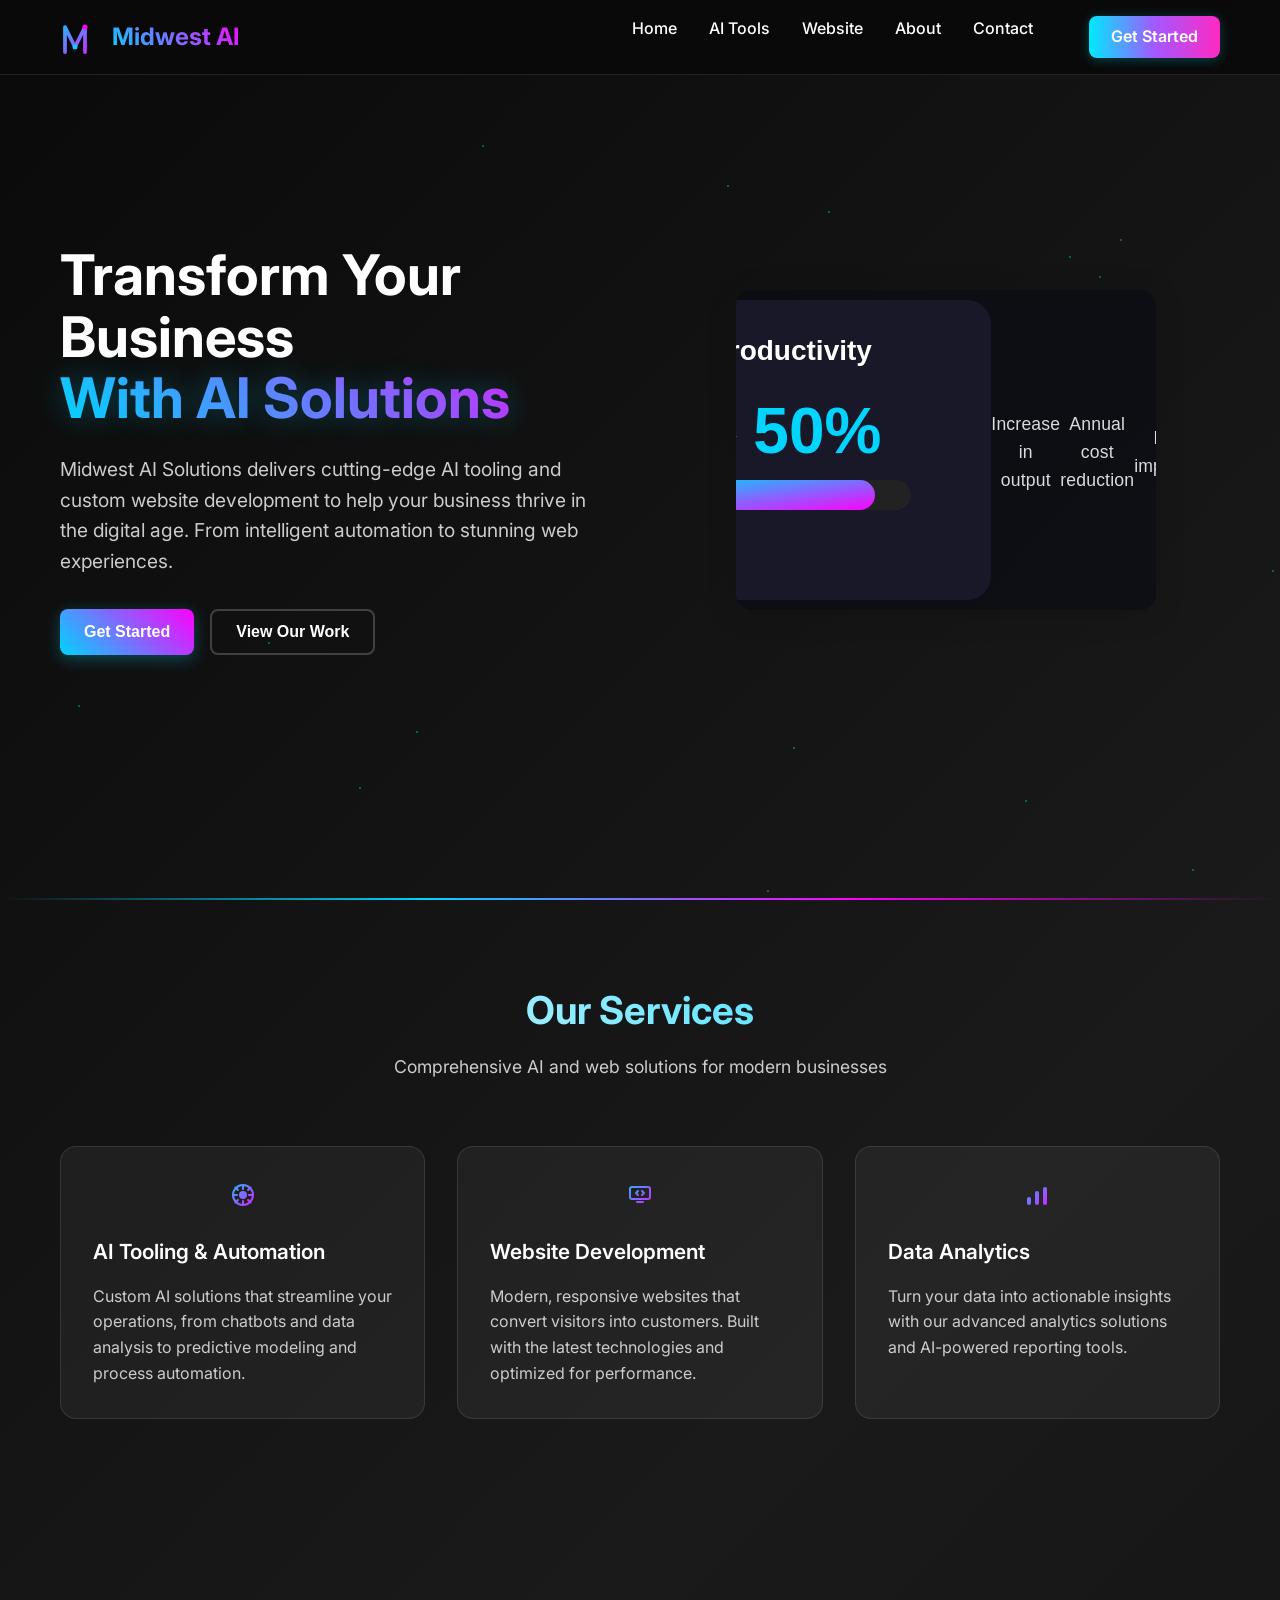
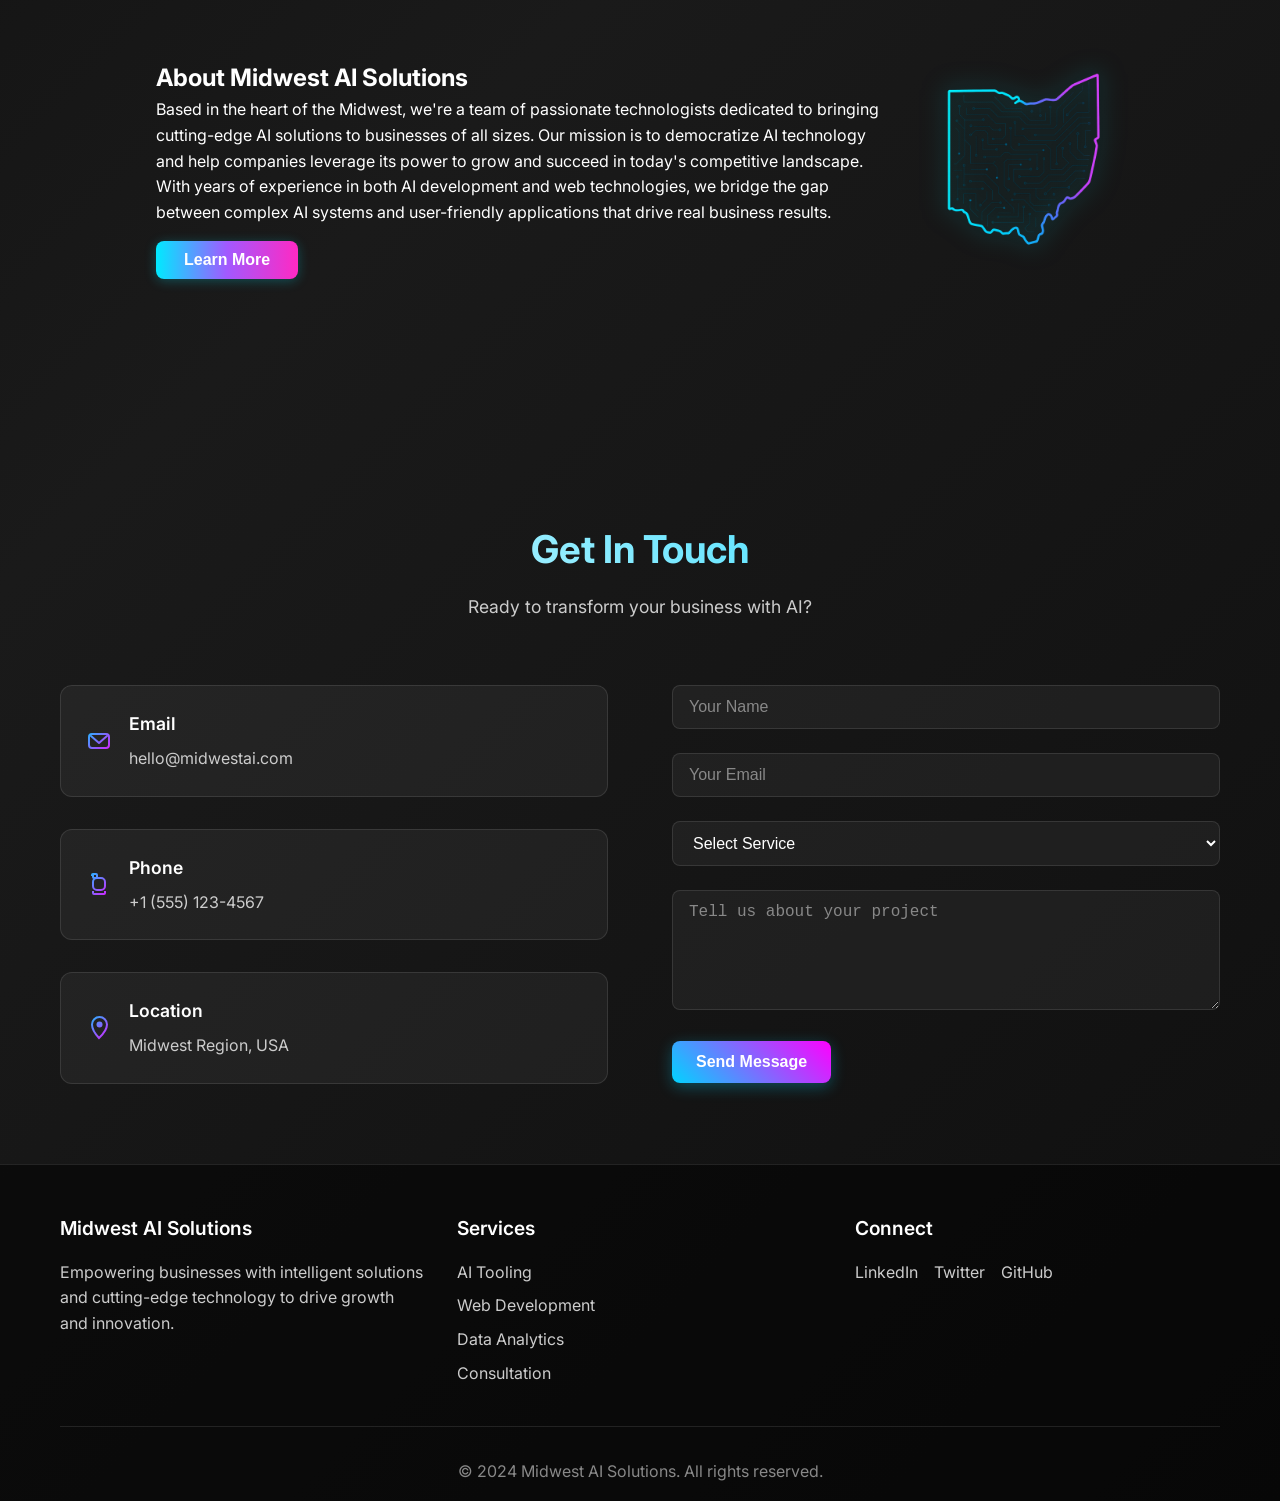
==== commit 0e56ee6e: "Reposition hero slide descriptions for consistent layout across sections" ====
--- a/index.html
+++ b/index.html
@@ -120,8 +120,8 @@
                           <rect x="80" y="180" width="240" height="30" rx="15" fill="#222"/>
                           <rect id="productivity-bar" x="80" y="180" width="0" height="30" rx="15" fill="url(#prod-gradient)"/>
                         </svg>
-                        <div class="hero-slide-desc">Increase in output</div>
-                    </div>
+                    </div>
+                    <div class="hero-slide-desc">Increase in output</div>
                     <div class="hero-slide">
                         <span id="savings-num-html" style="position: absolute; left: 120px; top: 80px; font-size: 64px; font-family: Arial, sans-serif; font-weight: bold; color: #00d4ff; z-index: 2; display: flex; align-items: center;">
                             <svg width="32" height="32" style="margin-right: 10px;" viewBox="0 0 32 32"><polygon points="16,6 26,22 6,22" fill="url(#savings-gradient)"/><defs><linearGradient id="savings-gradient" x1="0%" y1="0%" x2="100%" y2="100%"><stop offset="0%" stop-color="#00d4ff"/><stop offset="100%" stop-color="#ff00ff"/></linearGradient></defs></svg>
@@ -139,8 +139,8 @@
                           <rect x="100" y="200" width="200" height="30" rx="15" fill="#222"/>
                           <rect id="savings-bar" x="100" y="200" width="0" height="30" rx="15" fill="url(#savings-gradient)"/>
                         </svg>
-                        <div class="hero-slide-desc">Annual cost reduction</div>
-                    </div>
+                    </div>
+                    <div class="hero-slide-desc">Annual cost reduction</div>
                     <div class="hero-slide">
                         <span id="efficiency-num-html" style="position: absolute; left: 120px; top: 80px; font-size: 64px; font-family: Arial, sans-serif; font-weight: bold; color: #00d4ff; z-index: 2; display: flex; align-items: center;">
                             <svg width="32" height="32" style="margin-right: 10px;" viewBox="0 0 32 32"><polygon points="16,6 26,22 6,22" fill="url(#efficiency-gradient)"/><defs><linearGradient id="efficiency-gradient" x1="0%" y1="0%" x2="100%" y2="100%"><stop offset="0%" stop-color="#00d4ff"/><stop offset="100%" stop-color="#ff00ff"/></linearGradient></defs></svg>
@@ -158,8 +158,8 @@
                           <rect x="100" y="200" width="200" height="30" rx="15" fill="#222"/>
                           <rect id="efficiency-bar" x="100" y="200" width="0" height="30" rx="15" fill="url(#efficiency-gradient)"/>
                         </svg>
-                        <div class="hero-slide-desc">Process improvement</div>
-                    </div>
+                    </div>
+                    <div class="hero-slide-desc">Process improvement</div>
                     <div class="hero-slide">
                         <span id="traffic-num-html" style="position: absolute; left: 120px; top: 80px; font-size: 64px; font-family: Arial, sans-serif; font-weight: bold; color: #00d4ff; z-index: 2; display: flex; align-items: center;">
                             <svg width="32" height="32" style="margin-right: 10px;" viewBox="0 0 32 32"><polygon points="16,6 26,22 6,22" fill="url(#traffic-gradient)"/><defs><linearGradient id="traffic-gradient" x1="0%" y1="0%" x2="100%" y2="100%"><stop offset="0%" stop-color="#00d4ff"/><stop offset="100%" stop-color="#ff00ff"/></linearGradient></defs></svg>
@@ -177,8 +177,8 @@
                           <rect x="100" y="180" width="200" height="30" rx="15" fill="#222"/>
                           <rect id="traffic-bar" x="100" y="180" width="0" height="30" rx="15" fill="url(#traffic-gradient)"/>
                         </svg>
-                        <div class="hero-slide-desc">Monthly visitors growth</div>
-                    </div>
+                    </div>
+                    <div class="hero-slide-desc">Monthly visitors growth</div>
                 </div>
             </div>
         </div>
--- a/styles.css
+++ b/styles.css
@@ -756,6 +756,9 @@
         max-width: 95vw;
         height: auto;
     }
+    .hero {
+        margin-top: 80px;
+    }
 }
 
 @media (max-width: 480px) {
